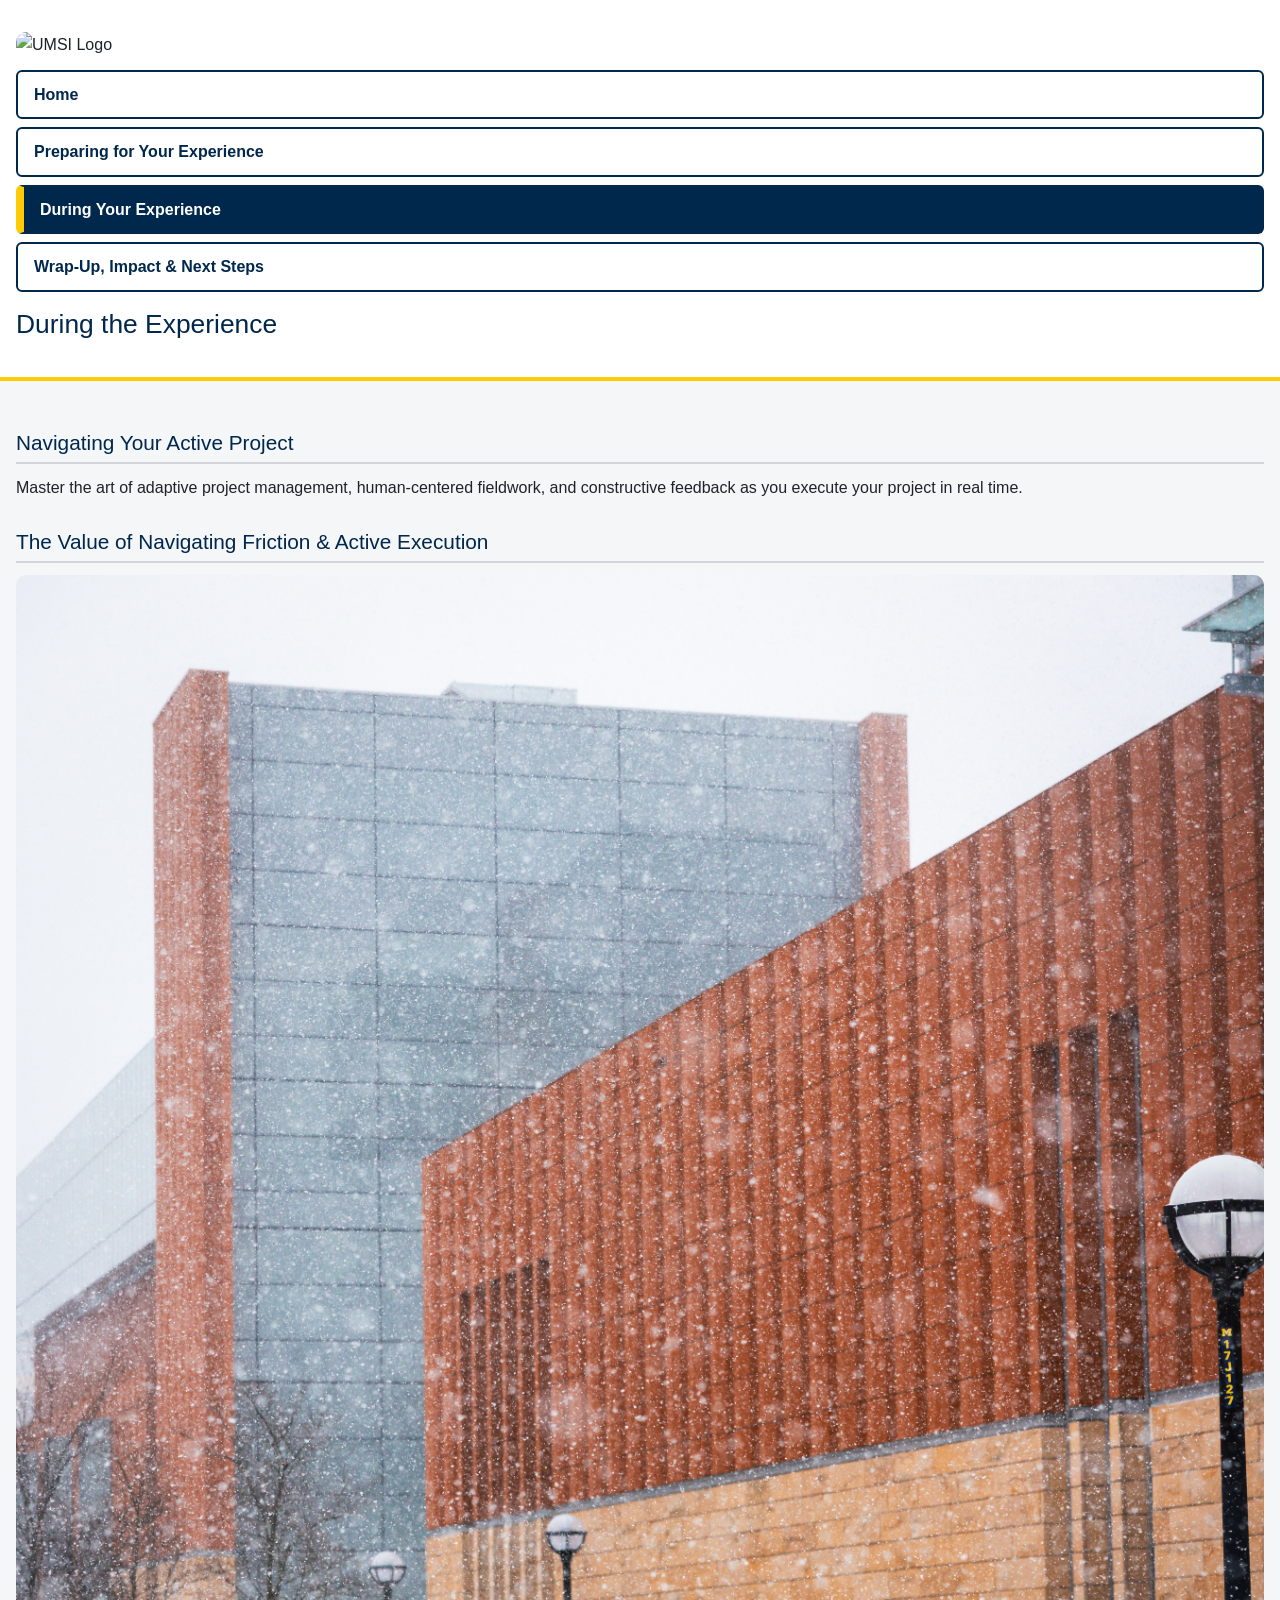
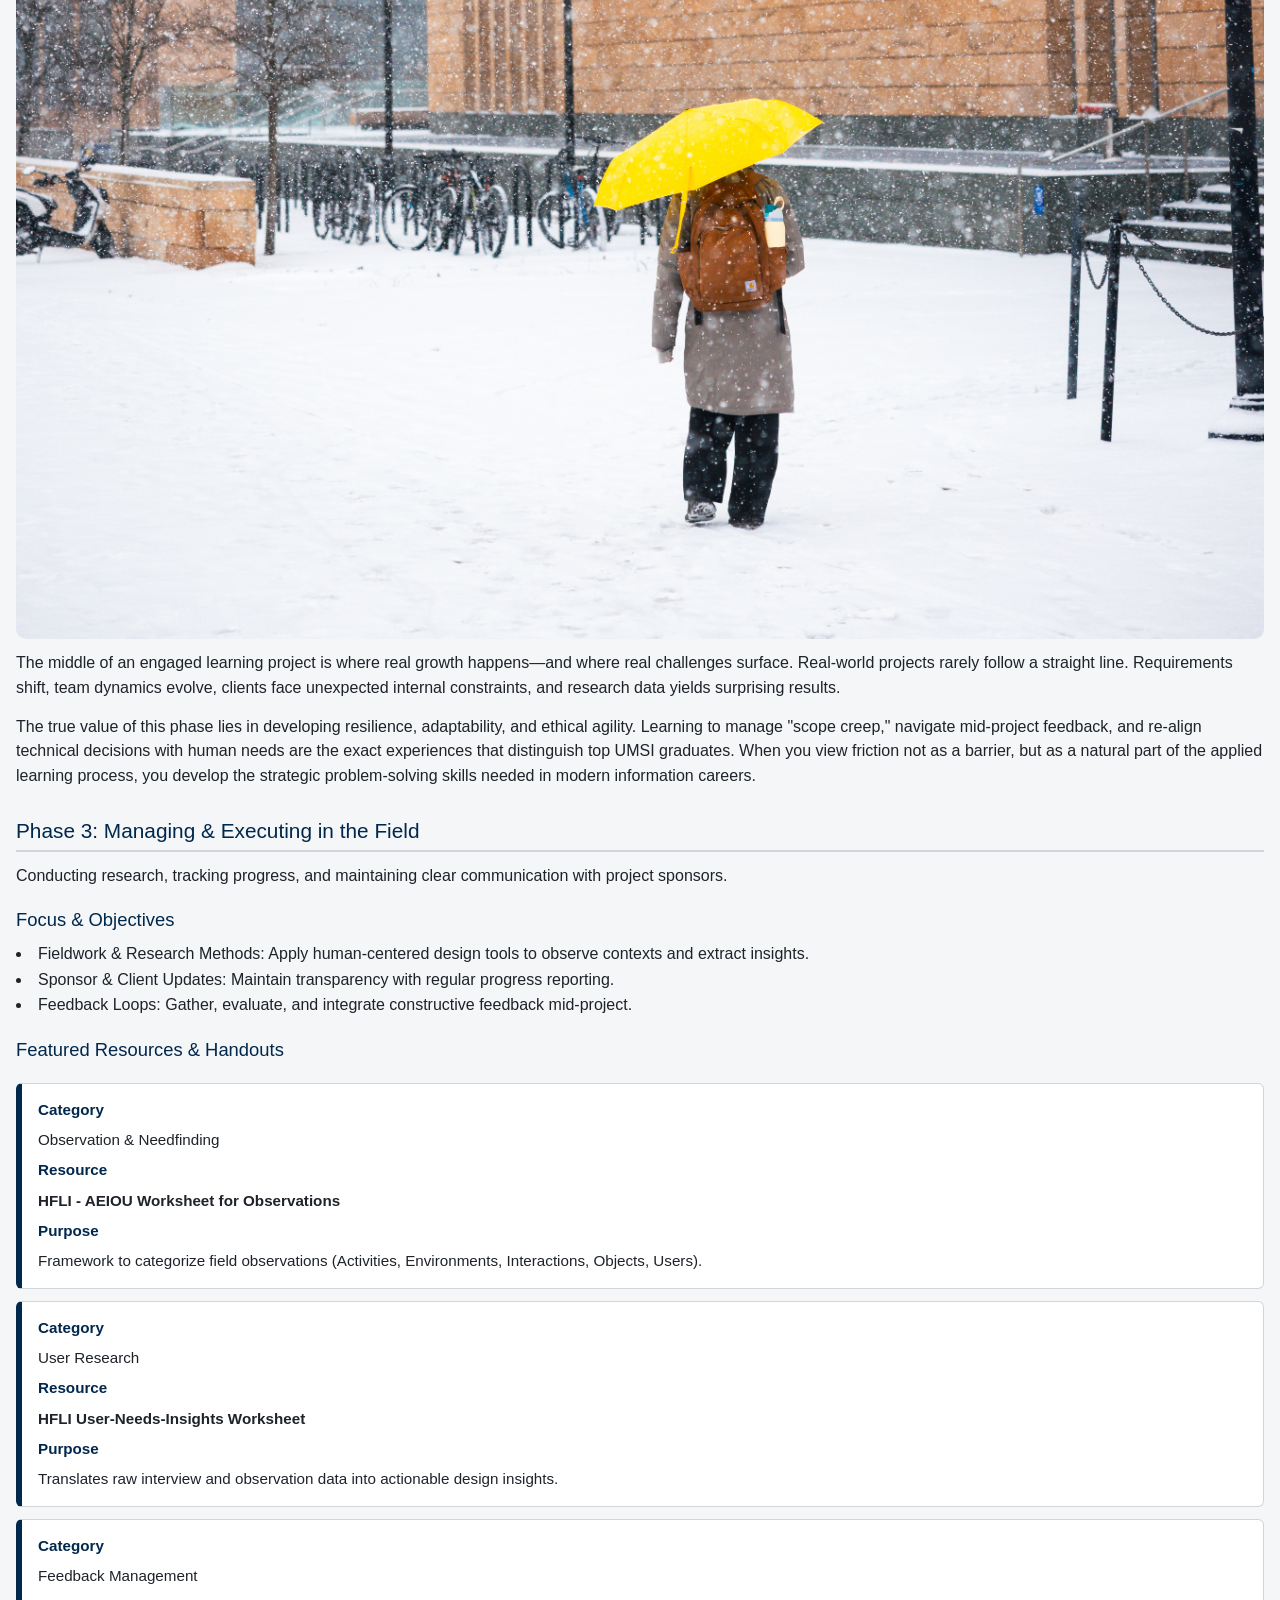
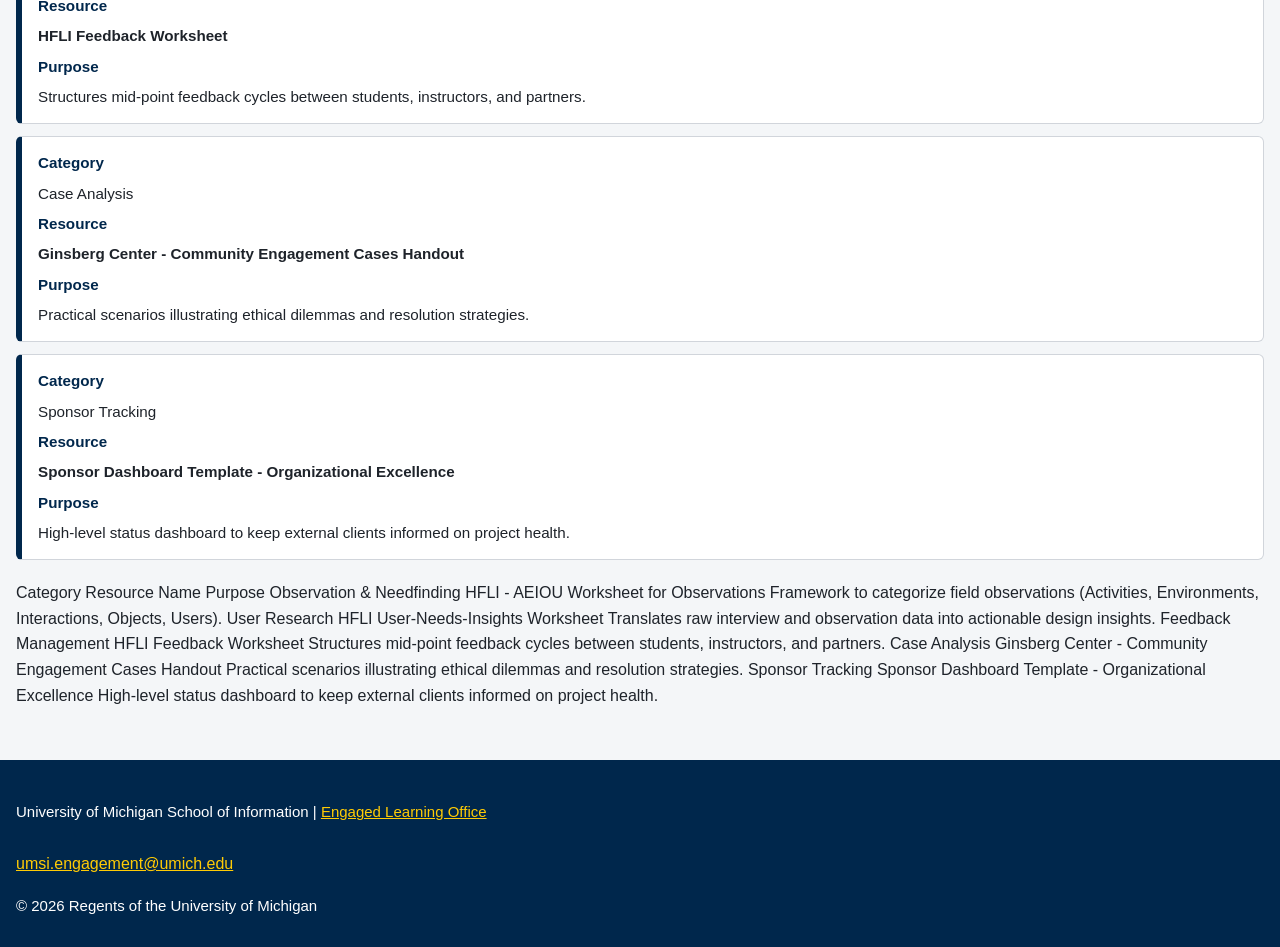
==== during.html @ 5170b04e "finished" ====
<!DOCTYPE html>
<html lang="en">
<head>
    <meta charset="UTF-8">
    <meta name="viewport" content="width=device-width, initial-scale=1.0">
    <title>Document</title>
    <link rel="stylesheet" href="css/html5reset.css">
    <link rel="stylesheet" href="css/style.css">
</head>


<body>
    <header>
  <a href = "#main">Skip to Main Content</a>
        <img src="images/UMSI_signature_vertical_informal_solidblue.jpg" alt="UMSI Logo">
        <nav>
            <ul>
                <li><a href = "index.html">Home</a></li>
                <li><a href = "prep.html">Preparing for Your Experience</a></li>
                <li><a href="during.html" class="active" aria-current="page">During Your Experience</a></li>
                <li><a href = "after.html">Wrap-Up, Impact & Next Steps</a></li>
            </ul>
        </nav>
    <h1>During the Experience</h1>
    </header>
    <main id="main">
    <section>
      <h2>Navigating Your Active Project</h2> 
      <p>Master the art of adaptive project management, human-centered fieldwork, and constructive feedback as you execute your project in real time.</p>
</section>

<section>
      <h2>The Value of Navigating Friction & Active Execution</h2>
        <img src="images/student-walking-snow.jpg" alt="A student walking in snow with yellow umbrella">
      <p>The middle of an engaged learning project is where real growth happens—and where real challenges surface. 
        Real-world projects rarely follow a straight line. 
        Requirements shift, team dynamics evolve, clients face unexpected internal constraints, and research data yields surprising results.
    </p>
        <p>
            The true value of this phase lies in developing <strong>resilience, adaptability, and ethical agility.</strong> 
            Learning to manage "scope creep," navigate mid-project feedback, and re-align technical decisions with human needs are the exact experiences that distinguish top UMSI graduates. 
            When you view friction not as a barrier, but as a natural part of the applied learning process, you develop the strategic problem-solving skills needed in modern information careers.
        </p>
</section>

<section>
      <h2>Phase 3: Managing & Executing in the Field</h2>
      <p>Conducting research, tracking progress, and maintaining clear communication with project sponsors.</p>
      <h3>Focus & Objectives</h3>
        <li><strong>Fieldwork & Research Methods: </strong>Apply human-centered design tools to observe contexts and extract insights.</li>
        <li><strong>Sponsor & Client Updates: </strong>Maintain transparency with regular progress reporting.</li>
        <li><strong>Feedback Loops: </strong>Gather, evaluate, and integrate constructive feedback mid-project.</li>
    
    <h3>Featured Resources & Handouts</h3>
    <div class="mobile-grid-table" role="region" aria-label="Resources Table">
  <div class="table-row">
    <dt>Category</dt>
    <dd>Observation & Needfinding</dd>
    <dt>Resource</dt>
    <dd class="resource-name">HFLI - AEIOU Worksheet for Observations</dd>
    <dt>Purpose</dt>
    <dd>Framework to categorize field observations (Activities, Environments, Interactions, Objects, Users).</dd>
  </div>
  <div class="table-row">
    <dt>Category</dt>
    <dd>User Research</dd>
    <dt>Resource</dt>
    <dd class="resource-name">HFLI User-Needs-Insights Worksheet</dd>
    <dt>Purpose</dt>
    <dd>Translates raw interview and observation data into actionable design insights.</dd>
  </div>
  <div class="table-row">
    <dt>Category</dt>
    <dd>Feedback Management</dd>
    <dt>Resource</dt>
    <dd class="resource-name">HFLI Feedback Worksheet</dd>
    <dt>Purpose</dt>
    <dd>Structures mid-point feedback cycles between students, instructors, and partners.</dd>
  </div>
  <div class="table-row">
    <dt>Category</dt>
    <dd>Case Analysis</dd>
    <dt>Resource</dt>
    <dd class="resource-name">Ginsberg Center - Community Engagement Cases Handout</dd>
    <dt>Purpose</dt>
    <dd>Practical scenarios illustrating ethical dilemmas and resolution strategies.</dd>
  </div>
  <div class="table-row">
    <dt>Category</dt>
    <dd>Sponsor Tracking</dd>
    <dt>Resource</dt>
    <dd class="resource-name">Sponsor Dashboard Template - Organizational Excellence</dd>
    <dt>Purpose</dt>
    <dd>High-level status dashboard to keep external clients informed on project health.</dd>
  </div>
</div>
  <tr>
    <th>Category</th>
    <th>Resource Name</th>
    <th>Purpose</th>
  </tr>
  <tr>
    <td>
      <b>Observation & Needfinding</b>
    </td>
    <td>
      <b>HFLI - AEIOU Worksheet for Observations</b>
    </td>
    <td>
      Framework to categorize field observations (Activities, Environments, Interactions, Objects, Users).
    </td>
  </tr>

  <tr>
    <td>
      <b>User Research</b>
    </td>
    <td>
      <b>HFLI User-Needs-Insights Worksheet</b>
    </td>
    <td>
      Translates raw interview and observation data into actionable design insights.
    </td>
  </tr>
  <tr>
    <td>
      <b>Feedback Management</b>
    </td>
    <td>
      <b>HFLI Feedback Worksheet</b>
    </td>
    <td>
      Structures mid-point feedback cycles between students, instructors, and partners.
    </td>
  </tr>
  <tr>
    <td>
      <b>Case Analysis</b>
    </td>
    <td>
      <b>Ginsberg Center - Community Engagement Cases Handout</b>
    </td>
    <td>
      Practical scenarios illustrating ethical dilemmas and resolution strategies.
    </td>
  </tr>
  <tr>
    <td>
      <b>Sponsor Tracking</b>
    </td>
    <td>
      <b>Sponsor Dashboard Template - Organizational Excellence</b>
    </td>
    <td>
      High-level status dashboard to keep external clients informed on project health.
    </td>
  </tr>
    </section>
</main>
<footer>
        <p>University of Michigan School of Information | <a href="https://www.si.umich.edu/programs/engaged-learning/about-engaged-learning-office">Engaged Learning Office </a></p>
      <address>
        <a href="mailto:umsi.engagement@umich.edu">umsi.engagement@umich.edu</a>
      </address>
      <p>&copy; 2026 Regents of the University of Michigan</p>
    </footer>
</body>
</html>
---- css/style.css ----
/* ==========================================================================
   SI 338 Deliverable #2: Mobile-First Stylesheet
   - Brand Colors: Michigan Blue (#00274C), Maize (#FFCB05), Neutral Gray (#F4F6F8)
   - Mobile Constraints: Fluid measurements (rem, %, fr, vw), NO min/max width media queries
   - Grid Implementations: Multi-column grid on home, prep, during, and after pages
   ========================================================================== */

:root {
  --um-blue: #00274C;
  --um-maize: #FFCB05;
  --um-light-bg: #F4F6F8;
  --um-card-bg: #FFFFFF;
  --um-text-dark: #1E232A;
  --um-border: #D1D5DB;
  --um-link: #00274C;
  --um-focus: #0056B3;
  --radius-sm: 0.375rem;
  --radius-md: 0.625rem;
}

/* Base Settings */
html {
  font-size: 100%;
  scroll-behavior: smooth;
}

body {
  font-family: -apple-system, BlinkMacSystemFont, "Segoe UI", Roboto, Helvetica, Arial, sans-serif;
  color: var(--um-text-dark);
  background-color: var(--um-light-bg);
  line-height: 1.6;
  margin: 0;
  padding: 0;
}

/* Accessible Skip Link */
a[href="#main"] {
  position: absolute;
  top: -10rem;
  left: 0.5rem;
  background-color: var(--um-maize);
  color: var(--um-blue);
  padding: 0.875rem 1.25rem;
  font-weight: 700;
  font-size: 1.05rem;
  text-decoration: underline;
  border: 0.125rem solid var(--um-blue);
  border-radius: var(--radius-sm);
  z-index: 9999;
  transition: top 0.2s ease-in-out;
}

a[href="#main"]:focus {
  top: 0.5rem;
  outline: 0.25rem solid var(--um-blue);
  outline-offset: 0.125rem;
}

/* Header */
header {
  background-color: #FFFFFF;
  border-bottom: 0.25rem solid var(--um-maize);
  padding: 1.25rem 1rem;
}

header img {
  max-width: 14rem;
  height: auto;
  display: block;
  margin-bottom: 0.75rem;
}

/* Navigation & Touch Targets */
nav ul {
  padding: 0;
  margin: 0.75rem 0 1rem 0;
  display: grid;
  grid-template-columns: 1fr;
  gap: 0.5rem;
}

nav a {
  display: flex;
  align-items: center;
  min-height: 2.75rem;
  padding: 0.625rem 1rem;
  background-color: #FFFFFF;
  color: var(--um-blue);
  font-weight: 600;
  font-size: 1rem;
  text-decoration: none;
  border: 0.125rem solid var(--um-blue);
  border-radius: var(--radius-sm);
  transition: background-color 0.2s ease, color 0.2s ease;
}

/* Current / Active Page Navigation Indicator */
nav a.active {
  background-color: var(--um-blue);
  color: #FFFFFF;
  border-left: 0.5rem solid var(--um-maize);
  font-weight: 700;
}

nav a:hover,
nav a:focus {
  background-color: var(--um-maize);
  color: var(--um-blue);
  outline: 0.1875rem solid var(--um-blue);
  outline-offset: 0.0625rem;
}

/* Typography & Layout */
main {
  padding: 1.25rem 1rem;
}

h1 {
  font-size: 1.65rem;
  line-height: 1.25;
  color: var(--um-blue);
  margin: 0.75rem 0 1rem 0;
}

h2 {
  font-size: 1.3rem;
  line-height: 1.3;
  color: var(--um-blue);
  margin-top: 1.75rem;
  margin-bottom: 0.75rem;
  border-bottom: 0.125rem solid var(--um-border);
  padding-bottom: 0.35rem;
}

h3 {
  font-size: 1.15rem;
  line-height: 1.35;
  color: var(--um-blue);
  margin-top: 1.25rem;
  margin-bottom: 0.5rem;
}

p {
  font-size: 1rem;
  line-height: 1.55;
  margin-bottom: 0.875rem;
}

/* Fluid Media */
img {
  max-width: 100%;
  height: auto;
  border-radius: var(--radius-md);
  margin: 0.75rem 0;
  display: block;
}

iframe {
  width: 100%;
  aspect-ratio: 16 / 9;
  height: auto;
  border: none;
  border-radius: var(--radius-md);
  margin: 0.75rem 0 1.25rem 0;
}

/* Content Links */
main a {
  color: var(--um-link);
  font-weight: 600;
  text-decoration: underline;
  text-underline-offset: 0.1875rem;
  min-height: 2.75rem;
  display: inline-flex;
  align-items: center;
}

main a:focus {
  outline: 0.1875rem solid var(--um-focus);
  outline-offset: 0.125rem;
}

/* ==========================================================================
   CSS GRID DEPLOYMENTS (Pages 1, 2, 3, 4)
   ========================================================================== */

/* Grid 1: Card Grid for Articles (Featured Programs & Stages) */
.grid-cards {
  display: grid;
  grid-template-columns: 1fr;
  gap: 1rem;
  margin: 1rem 0;
}

article {
  background-color: var(--um-card-bg);
  border-left: 0.375rem solid var(--um-blue);
  padding: 1rem 1.125rem;
  border-radius: 0 var(--radius-sm) var(--radius-sm) 0;
  box-shadow: 0 0.125rem 0.25rem rgba(0, 0, 0, 0.05);
}

article h3 {
  margin-top: 0;
}

/* Grid 2: Resource and Objective Cards */
.resource-grid {
  display: grid;
  grid-template-columns: 1fr;
  gap: 0.75rem;
  list-style: none;
  padding: 0;
  margin: 1rem 0;
}

.resource-grid li {
  background: var(--um-card-bg);
  padding: 1rem;
  border-radius: var(--radius-sm);
  border: 0.0625rem solid var(--um-border);
}

/* Grid 3: Mobile Table Layout using CSS Grid (during.html) */
.mobile-grid-table {
  width: 100%;
  display: grid;
  grid-template-columns: 1fr;
  gap: 0.75rem;
  margin: 1.25rem 0;
}

.table-header {
  display: none; /* Accessible hiding for small mobile screens */
}

.table-row {
  display: grid;
  grid-template-columns: 1fr;
  background-color: var(--um-card-bg);
  border: 0.0625rem solid var(--um-border);
  border-left: 0.375rem solid var(--um-blue);
  border-radius: var(--radius-sm);
  padding: 0.875rem 1rem;
  gap: 0.375rem;
}

.table-row dt {
  font-weight: 700;
  color: var(--um-blue);
  font-size: 0.95rem;
}

.table-row dd {
  margin: 0;
  font-size: 0.95rem;
}

.table-row .resource-name {
  font-weight: 600;
  color: var(--um-text-dark);
}

/* Callout Section */
aside {
  background-color: #E8EEF5;
  border-top: 0.25rem solid var(--um-blue);
  padding: 1.25rem;
  border-radius: var(--radius-sm);
  margin: 1.5rem 0;
}

/* Footer */
footer {
  background-color: var(--um-blue);
  color: #FFFFFF;
  padding: 1.5rem 1rem;
  margin-top: 2rem;
}

footer p {
  margin: 0.35rem 0;
  color: #FFFFFF;
  font-size: 0.9375rem;
}

footer address {
  font-style: normal;
  margin: 0.5rem 0;
}

footer a {
  color: var(--um-maize);
  text-decoration: underline;
  min-height: 2.75rem;
  display: inline-flex;
  align-items: center;
}

footer a:focus {
  outline: 0.1875rem solid var(--um-maize);
  outline-offset: 0.125rem;
}

/* Reduced Motion Exception */
@media (prefers-reduced-motion: reduce) {
  *, *::before, *::after {
    animation-duration: 0.01ms !important;
    animation-iteration-count: 1 !important;
    transition-duration: 0.01ms !important;
    scroll-behavior: auto !important;
  }
}
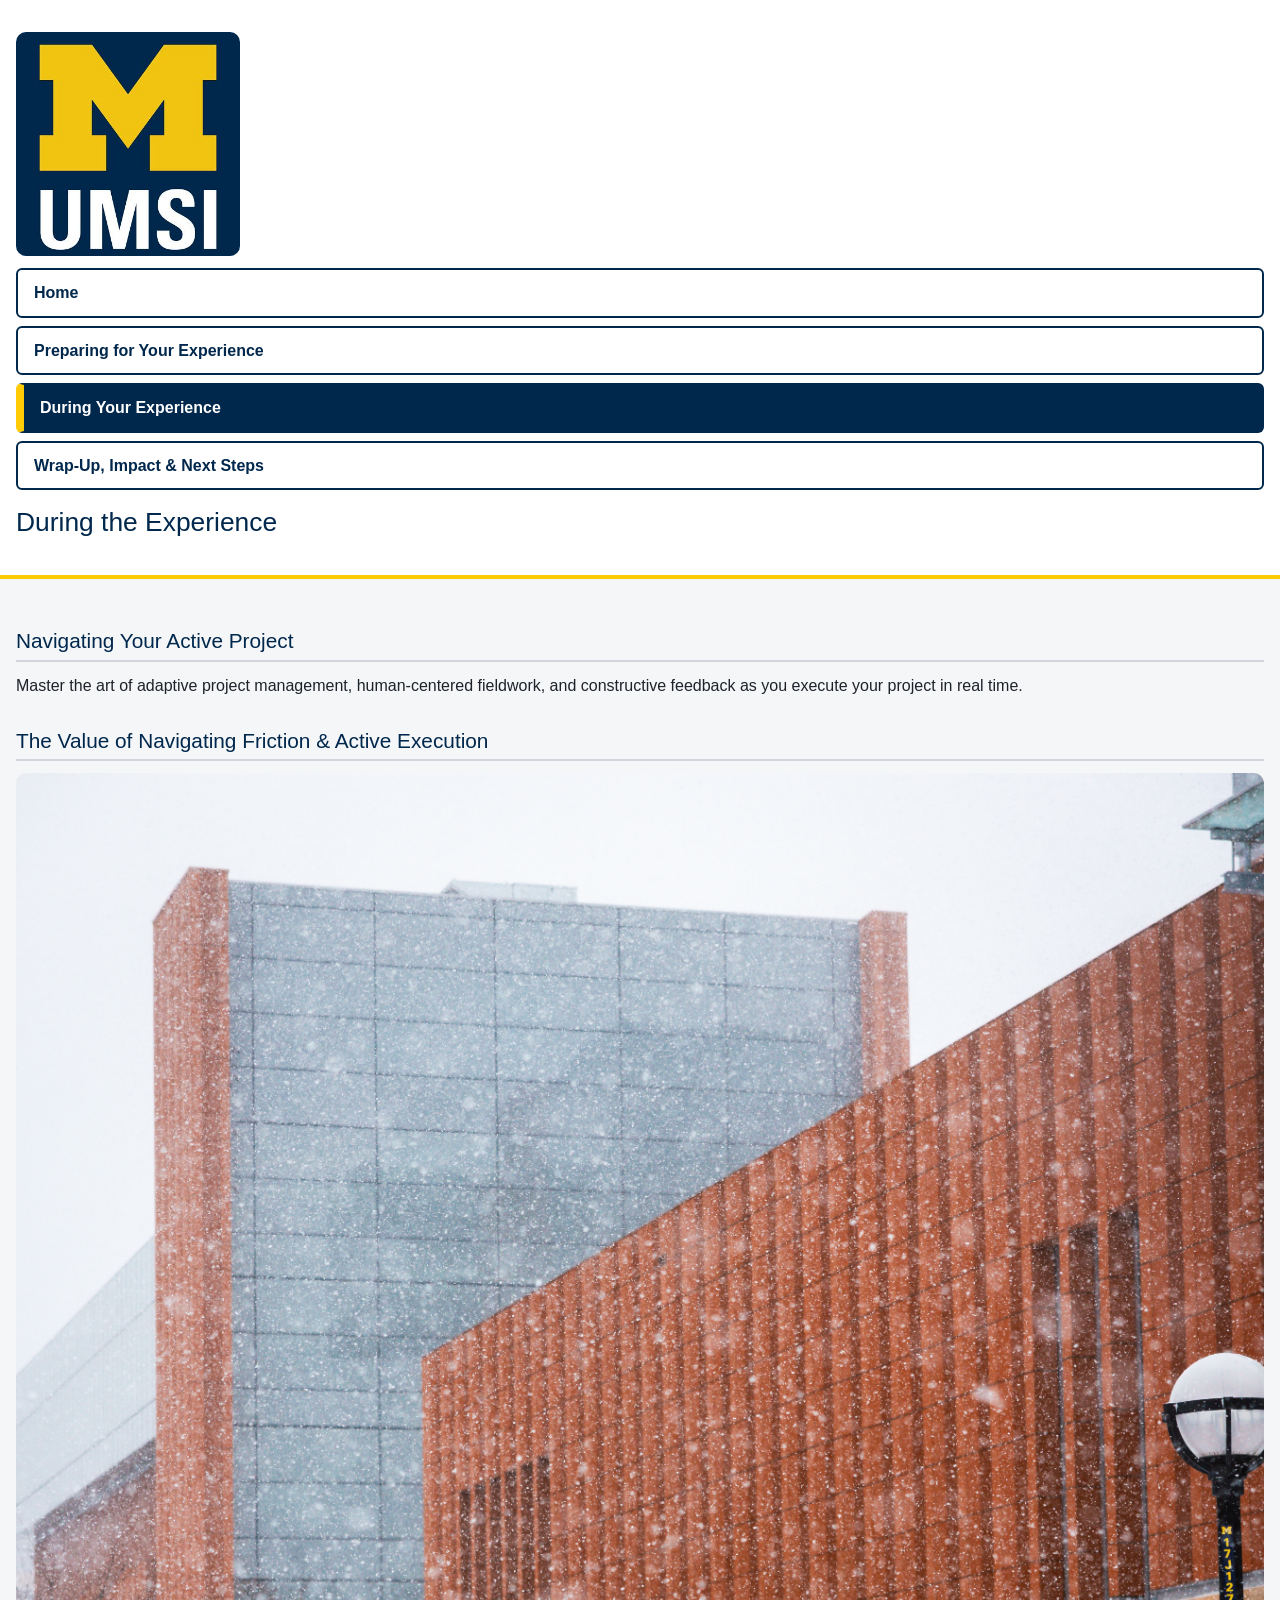
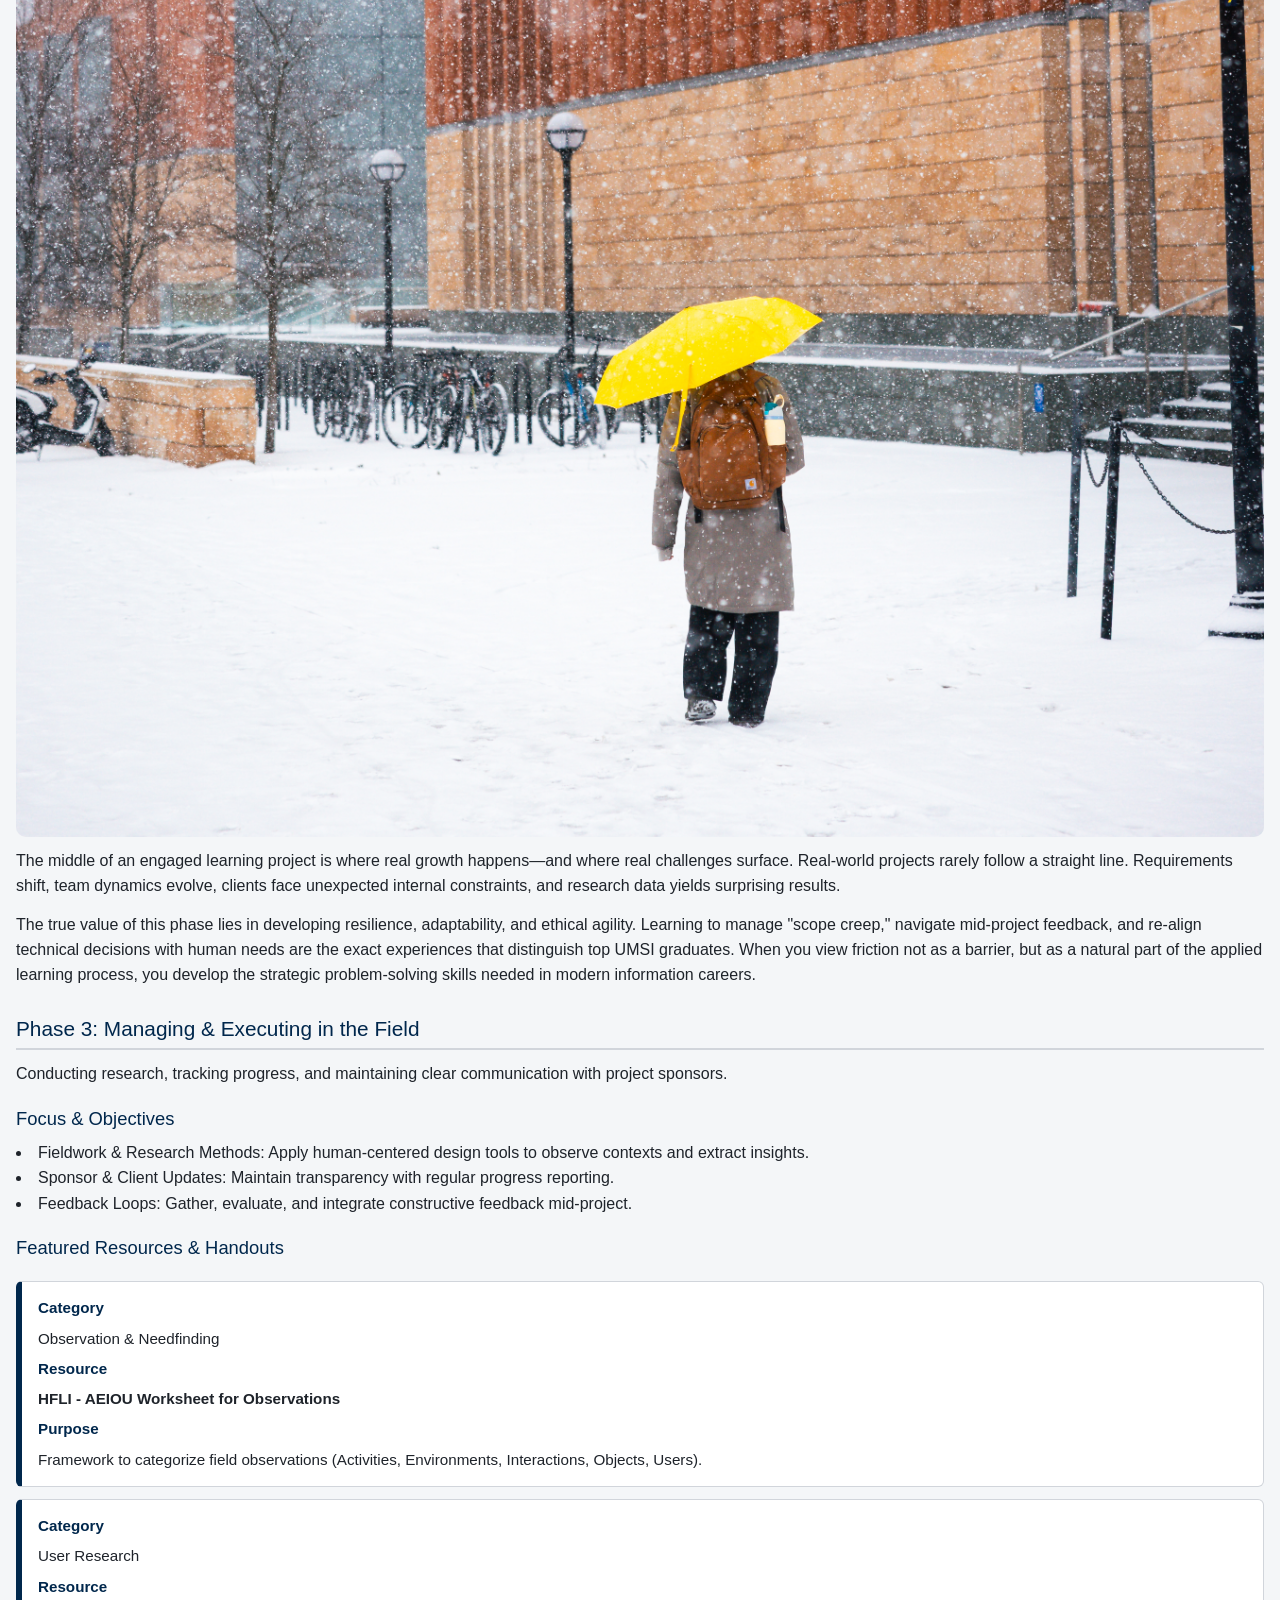
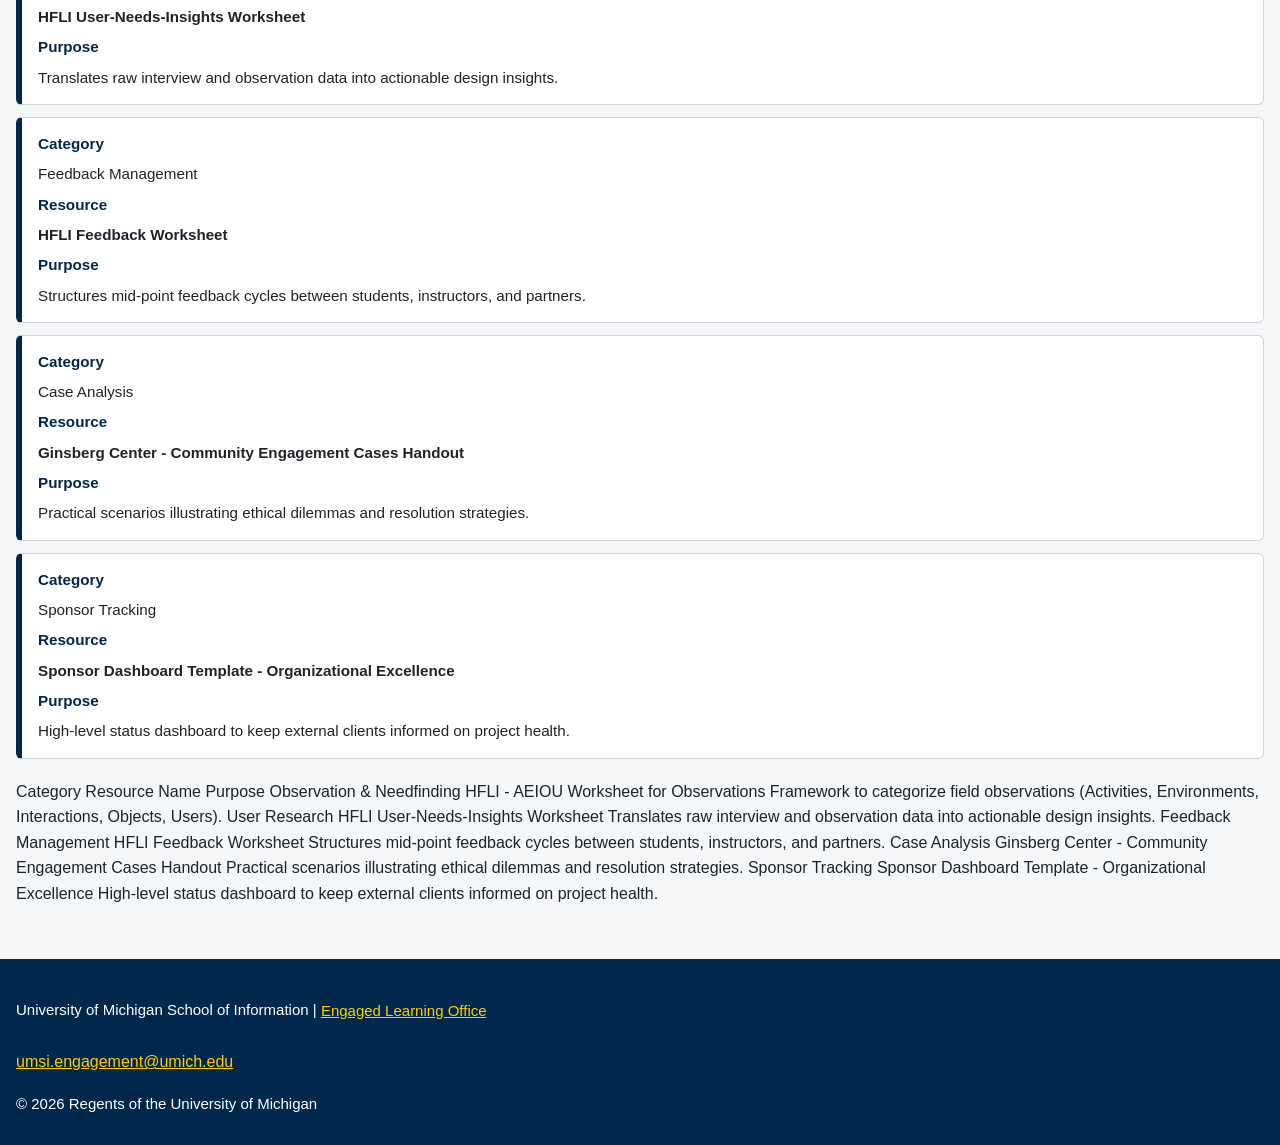
==== commit be169880: "fixed my logo error" ====
--- a/during.html
+++ b/during.html
@@ -12,7 +12,7 @@
 <body>
     <header>
   <a href = "#main">Skip to Main Content</a>
-        <img src="images/UMSI_signature_vertical_informal_solidblue.jpg" alt="UMSI Logo">
+        <img src="images/umsi-logo-vertical.jpg" alt="UMSI Logo">
         <nav>
             <ul>
                 <li><a href = "index.html">Home</a></li>
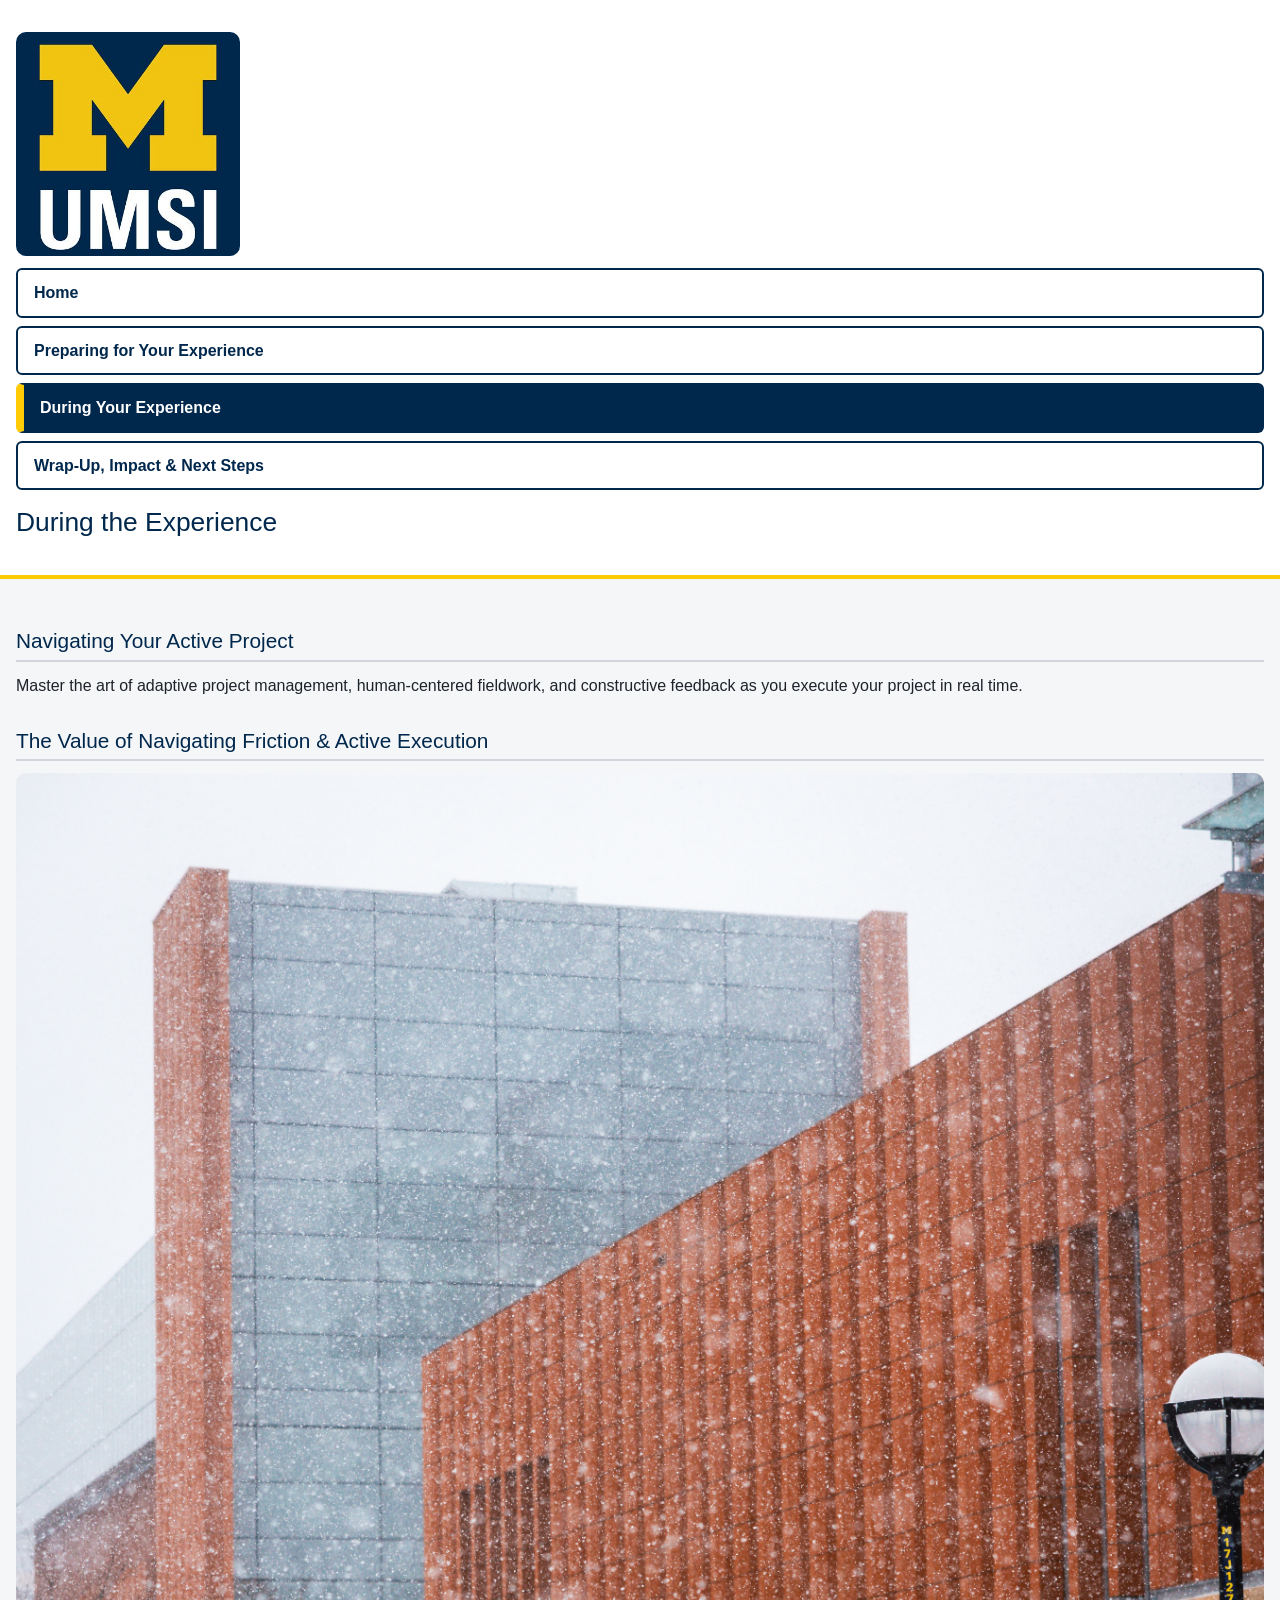
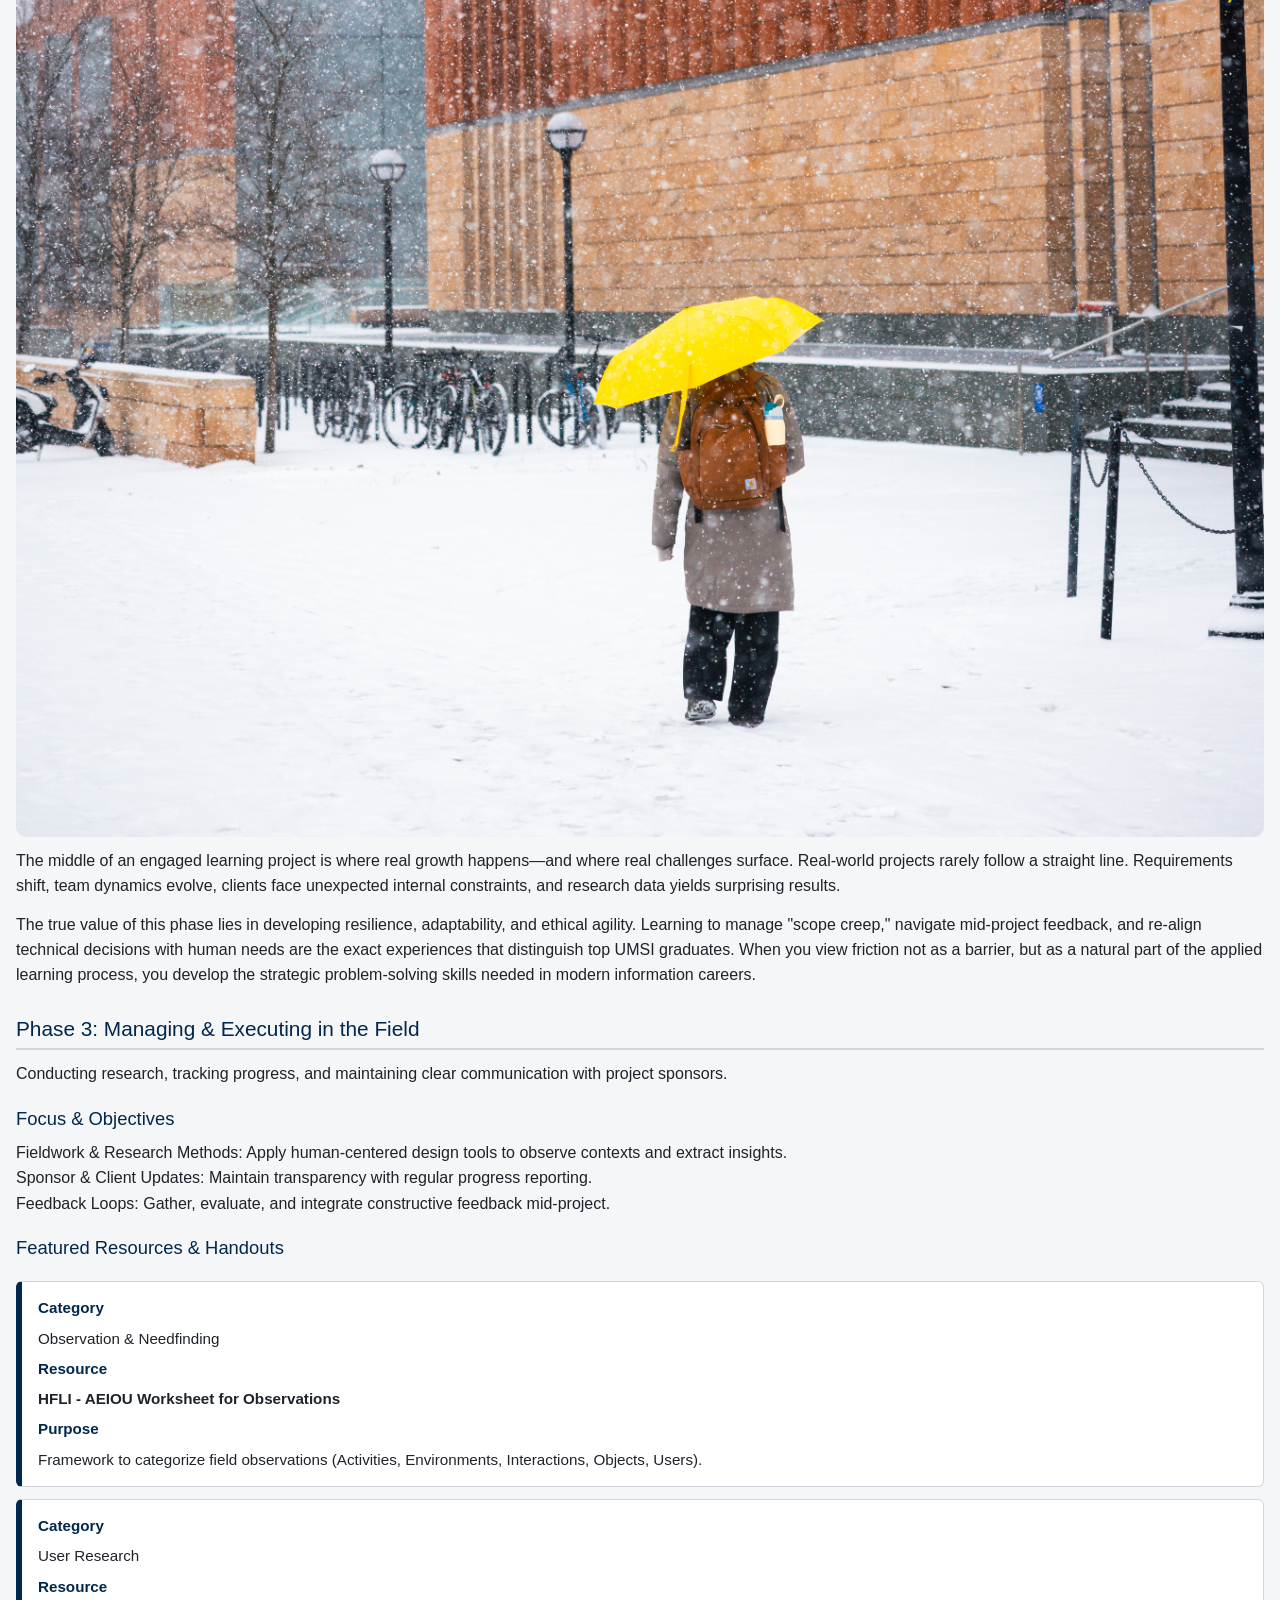
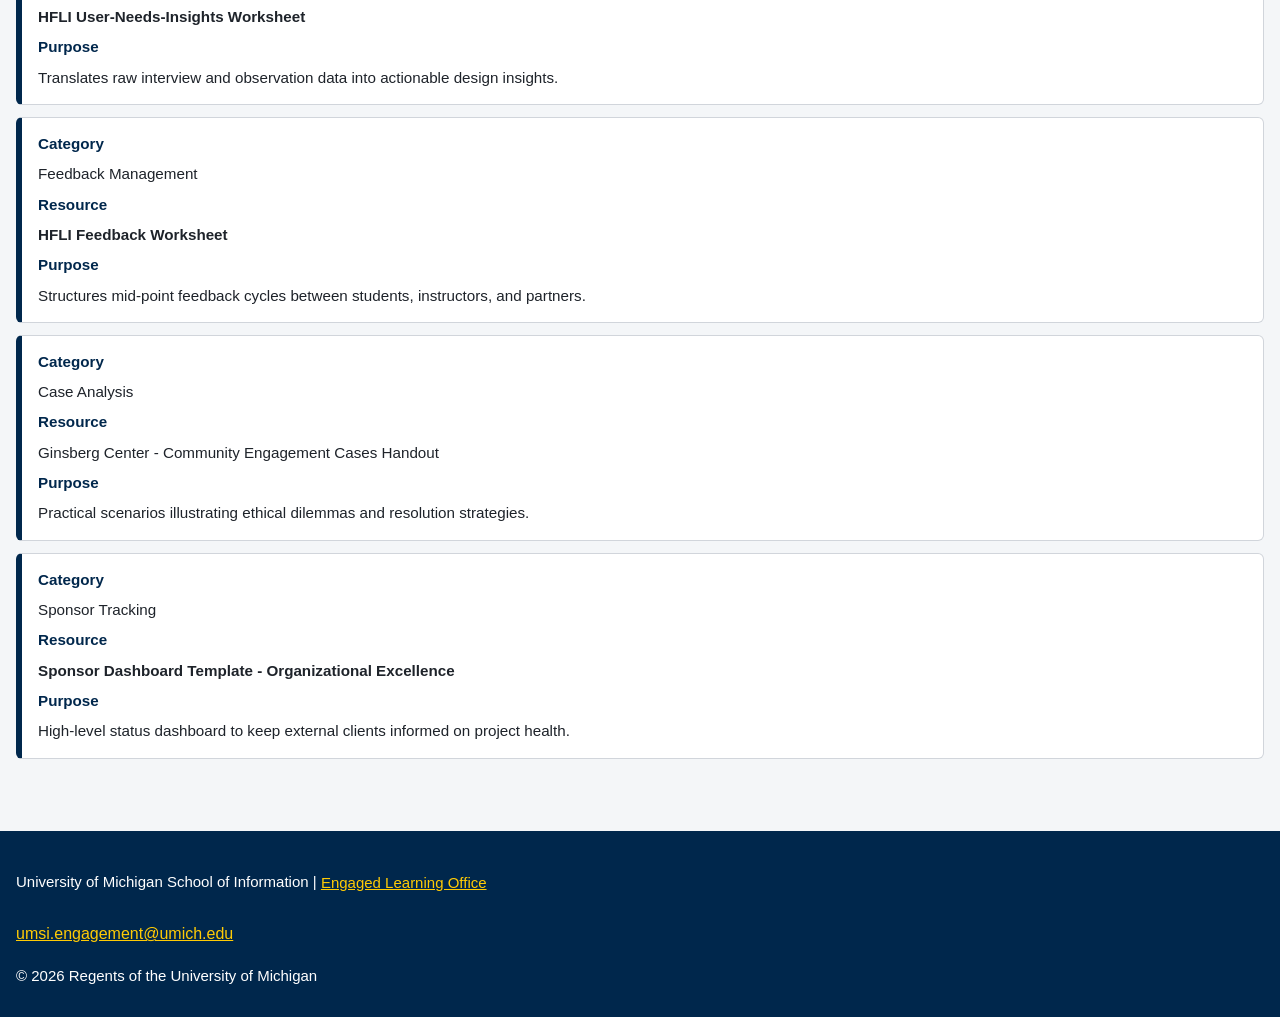
==== commit 1cc8ac8c: "fixed more bugs" ====
--- a/during.html
+++ b/during.html
@@ -3,7 +3,7 @@
 <head>
     <meta charset="UTF-8">
     <meta name="viewport" content="width=device-width, initial-scale=1.0">
-    <title>Document</title>
+    <title>During the Experience | UMSI ELO</title>
     <link rel="stylesheet" href="css/html5reset.css">
     <link rel="stylesheet" href="css/style.css">
 </head>
@@ -47,116 +47,58 @@
       <h2>Phase 3: Managing & Executing in the Field</h2>
       <p>Conducting research, tracking progress, and maintaining clear communication with project sponsors.</p>
       <h3>Focus & Objectives</h3>
+      <ul>
         <li><strong>Fieldwork & Research Methods: </strong>Apply human-centered design tools to observe contexts and extract insights.</li>
         <li><strong>Sponsor & Client Updates: </strong>Maintain transparency with regular progress reporting.</li>
         <li><strong>Feedback Loops: </strong>Gather, evaluate, and integrate constructive feedback mid-project.</li>
-    
-    <h3>Featured Resources & Handouts</h3>
+      </ul>
+<h3>Featured Resources & Handouts</h3>
     <div class="mobile-grid-table" role="region" aria-label="Resources Table">
-  <div class="table-row">
-    <dt>Category</dt>
-    <dd>Observation & Needfinding</dd>
-    <dt>Resource</dt>
-    <dd class="resource-name">HFLI - AEIOU Worksheet for Observations</dd>
-    <dt>Purpose</dt>
-    <dd>Framework to categorize field observations (Activities, Environments, Interactions, Objects, Users).</dd>
-  </div>
-  <div class="table-row">
-    <dt>Category</dt>
-    <dd>User Research</dd>
-    <dt>Resource</dt>
-    <dd class="resource-name">HFLI User-Needs-Insights Worksheet</dd>
-    <dt>Purpose</dt>
-    <dd>Translates raw interview and observation data into actionable design insights.</dd>
-  </div>
-  <div class="table-row">
-    <dt>Category</dt>
-    <dd>Feedback Management</dd>
-    <dt>Resource</dt>
-    <dd class="resource-name">HFLI Feedback Worksheet</dd>
-    <dt>Purpose</dt>
-    <dd>Structures mid-point feedback cycles between students, instructors, and partners.</dd>
-  </div>
-  <div class="table-row">
-    <dt>Category</dt>
-    <dd>Case Analysis</dd>
-    <dt>Resource</dt>
-    <dd class="resource-name">Ginsberg Center - Community Engagement Cases Handout</dd>
-    <dt>Purpose</dt>
-    <dd>Practical scenarios illustrating ethical dilemmas and resolution strategies.</dd>
-  </div>
-  <div class="table-row">
-    <dt>Category</dt>
-    <dd>Sponsor Tracking</dd>
-    <dt>Resource</dt>
-    <dd class="resource-name">Sponsor Dashboard Template - Organizational Excellence</dd>
-    <dt>Purpose</dt>
-    <dd>High-level status dashboard to keep external clients informed on project health.</dd>
-  </div>
-</div>
-  <tr>
-    <th>Category</th>
-    <th>Resource Name</th>
-    <th>Purpose</th>
-  </tr>
-  <tr>
-    <td>
-      <b>Observation & Needfinding</b>
-    </td>
-    <td>
-      <b>HFLI - AEIOU Worksheet for Observations</b>
-    </td>
-    <td>
-      Framework to categorize field observations (Activities, Environments, Interactions, Objects, Users).
-    </td>
-  </tr>
+      <dl class="table-row">
+        <dt>Category</dt>
+        <dd>Observation &amp; Needfinding</dd>
+        <dt>Resource</dt>
+        <dd class="resource-name">HFLI - AEIOU Worksheet for Observations</dd>
+        <dt>Purpose</dt>
+        <dd>Framework to categorize field observations (Activities, Environments, Interactions, Objects, Users).</dd>
+      </dl>
+      <dl class="table-row">
+        <dt>Category</dt>
+        <dd>User Research</dd>
+        <dt>Resource</dt>
+        <dd class="resource-name">HFLI User-Needs-Insights Worksheet</dd>
+        <dt>Purpose</dt>
+        <dd>Translates raw interview and observation data into actionable design insights.</dd>
+      </dl>
+      <dl class="table-row">
+        <dt>Category</dt>
+        <dd>Feedback Management</dd>
+        <dt>Resource</dt>
+        <dd class="resource-name">HFLI Feedback Worksheet</dd>
+        <dt>Purpose</dt>
+        <dd>Structures mid-point feedback cycles between students, instructors, and partners.</dd>
+      </dl>
+      <dl class="table-row">
+        <dt>Category</dt>
+        <dd>Case Analysis</dd>
+        <dt>Resource</dt>
+        <dd>Ginsberg Center - Community Engagement Cases Handout</dd>
+        <dt>Purpose</dt>
+        <dd>Practical scenarios illustrating ethical dilemmas and resolution strategies.</dd>
+      </dl>
+      <dl class="table-row">
+        <dt>Category</dt>
+        <dd>Sponsor Tracking</dd>
+        <dt>Resource</dt>
+        <dd class="resource-name">Sponsor Dashboard Template - Organizational Excellence</dd>
+        <dt>Purpose</dt>
+        <dd>High-level status dashboard to keep external clients informed on project health.</dd>
+      </dl>
+    </div>
+  </section>
+</main>
 
-  <tr>
-    <td>
-      <b>User Research</b>
-    </td>
-    <td>
-      <b>HFLI User-Needs-Insights Worksheet</b>
-    </td>
-    <td>
-      Translates raw interview and observation data into actionable design insights.
-    </td>
-  </tr>
-  <tr>
-    <td>
-      <b>Feedback Management</b>
-    </td>
-    <td>
-      <b>HFLI Feedback Worksheet</b>
-    </td>
-    <td>
-      Structures mid-point feedback cycles between students, instructors, and partners.
-    </td>
-  </tr>
-  <tr>
-    <td>
-      <b>Case Analysis</b>
-    </td>
-    <td>
-      <b>Ginsberg Center - Community Engagement Cases Handout</b>
-    </td>
-    <td>
-      Practical scenarios illustrating ethical dilemmas and resolution strategies.
-    </td>
-  </tr>
-  <tr>
-    <td>
-      <b>Sponsor Tracking</b>
-    </td>
-    <td>
-      <b>Sponsor Dashboard Template - Organizational Excellence</b>
-    </td>
-    <td>
-      High-level status dashboard to keep external clients informed on project health.
-    </td>
-  </tr>
-    </section>
-</main>
+
 <footer>
         <p>University of Michigan School of Information | <a href="https://www.si.umich.edu/programs/engaged-learning/about-engaged-learning-office">Engaged Learning Office </a></p>
       <address>
